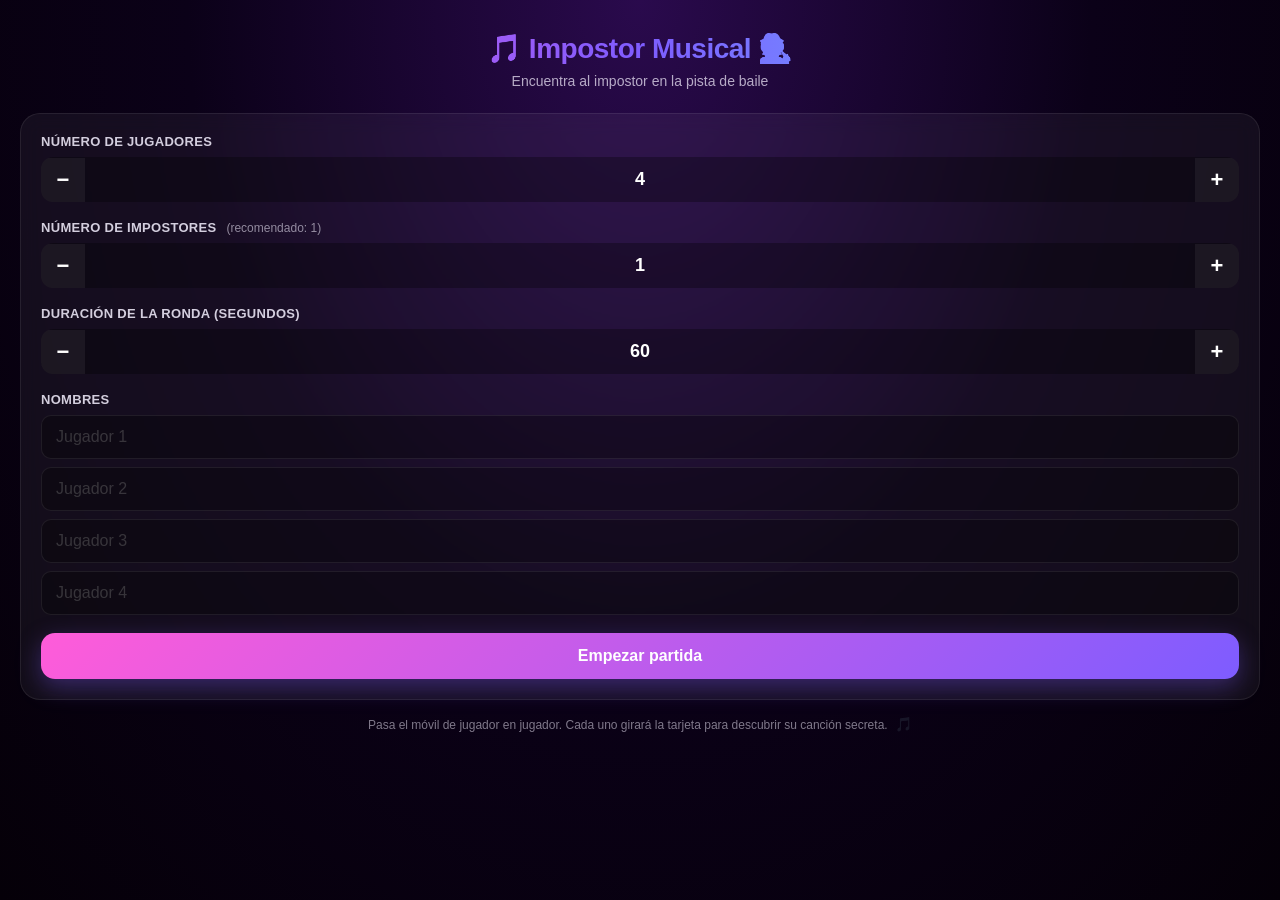
==== index.html @ 7e669ea2 "Add favicon, song editor, recommended impostors hint - Add SVG favicon (woman detective + magnifying" ====
<!DOCTYPE html>
<html lang="es">
<head>
  <meta charset="UTF-8" />
  <meta name="viewport" content="width=device-width, initial-scale=1.0, maximum-scale=1.0, user-scalable=no, viewport-fit=cover" />
  <meta name="theme-color" content="#2a0a4d" />
  <title>Impostor Musical</title>

  <link rel="icon" type="image/svg+xml" href="icon.svg" />
  <link rel="apple-touch-icon" href="icon.svg" />
  <link rel="mask-icon" href="icon.svg" color="#7e5cff" />
  <link rel="manifest" href="manifest.webmanifest" />
  <meta name="apple-mobile-web-app-capable" content="yes" />
  <meta name="apple-mobile-web-app-status-bar-style" content="black-translucent" />
  <meta name="apple-mobile-web-app-title" content="Impostor" />
  <meta name="mobile-web-app-capable" content="yes" />

  <link rel="stylesheet" href="styles.css" />
</head>
<body>
  <main id="app">
    <!-- 1. PANTALLA DE CONFIGURACIÓN -->
    <section class="screen active" id="screen-setup">
      <header class="hero">
        <h1>🎵 Impostor Musical 🕵️</h1>
        <p class="subtitle">Encuentra al impostor en la pista de baile</p>
      </header>

      <div class="card">
        <label class="field">
          <span>Número de jugadores</span>
          <div class="stepper" data-stepper="players">
            <button type="button" class="step-btn" data-step="-1">−</button>
            <input id="input-players" type="number" min="3" max="20" value="4" inputmode="numeric" />
            <button type="button" class="step-btn" data-step="1">+</button>
          </div>
        </label>

        <label class="field">
          <span>Número de impostores <em class="hint" id="impostor-hint">(recomendado: 1)</em></span>
          <div class="stepper" data-stepper="impostors">
            <button type="button" class="step-btn" data-step="-1">−</button>
            <input id="input-impostors" type="number" min="1" max="5" value="1" inputmode="numeric" />
            <button type="button" class="step-btn" data-step="1">+</button>
          </div>
        </label>

        <label class="field">
          <span>Duración de la ronda (segundos)</span>
          <div class="stepper" data-stepper="duration">
            <button type="button" class="step-btn" data-step="-15">−</button>
            <input id="input-duration" type="number" min="15" max="300" step="15" value="60" inputmode="numeric" />
            <button type="button" class="step-btn" data-step="15">+</button>
          </div>
        </label>

        <div class="field">
          <span>Nombres</span>
          <div id="names-list" class="names-list"></div>
        </div>

        <button id="btn-start" class="btn btn-primary btn-block">Empezar partida</button>
        <p id="setup-error" class="error" hidden></p>
      </div>

      <footer class="footnote">
        Pasa el móvil de jugador en jugador. Cada uno girará la tarjeta para descubrir su canción secreta.
        <a href="editor.html" class="footnote-link" aria-label="Editor de canciones">🎵</a>
      </footer>
    </section>

    <!-- 2. PANTALLA DE PASE / "DAME EL MÓVIL" -->
    <section class="screen" id="screen-pass">
      <div class="pass-card">
        <p class="pass-instruction">Pasa el móvil a</p>
        <h2 id="pass-name" class="pass-name">—</h2>
        <p class="pass-progress" id="pass-progress">Jugador 1 de 4</p>
        <button id="btn-im-here" class="btn btn-primary btn-block">Soy yo, dame el móvil</button>
      </div>
    </section>

    <!-- 3. PANTALLA DE REVELACIÓN (tarjeta que gira) -->
    <section class="screen" id="screen-reveal">
      <div class="reveal-stage">
        <div class="flip-card" id="flip-card" role="button" tabindex="0" aria-label="Tocar para girar la tarjeta">
          <div class="flip-inner">
            <div class="flip-face flip-front">
              <p class="flip-tap">Toca tu nombre para ver el secreto</p>
              <h2 class="flip-name" id="flip-name">—</h2>
              <div class="flip-icon">👆</div>
            </div>
            <div class="flip-face flip-back">
              <div class="reveal-content" id="reveal-content"></div>
              <p class="flip-back-hint">Toca para ocultar</p>
            </div>
          </div>
        </div>
      </div>

      <button id="btn-next-player" class="btn btn-primary btn-block btn-floating" disabled>Siguiente jugador</button>
    </section>

    <!-- 4. PANTALLA DE INICIO DE BAILE -->
    <section class="screen" id="screen-ready">
      <div class="ready-card">
        <h2>¡Todos listos!</h2>
        <p>Buscad la canción en vuestro móvil, poneos los auriculares y… 💃🕺</p>
        <ul class="rules">
          <li>🎧 Civiles: bailad <strong>vuestra canción secreta</strong>.</li>
          <li>🤫 Impostores: poned cualquier canción y disimulad.</li>
          <li>👀 Observad a los demás. ¿Quién baila raro?</li>
        </ul>
        <button id="btn-start-timer" class="btn btn-primary btn-block">Empezar a bailar</button>
      </div>
    </section>

    <!-- 5. PANTALLA DE TEMPORIZADOR -->
    <section class="screen" id="screen-timer">
      <div class="timer-stage">
        <p class="timer-label">¡A bailar!</p>
        <div id="timer-display" class="timer-display">01:00</div>
        <div class="timer-progress">
          <div id="timer-bar" class="timer-bar"></div>
        </div>
        <div class="timer-actions">
          <button id="btn-timer-toggle" class="btn btn-secondary">Pausar</button>
          <button id="btn-timer-skip" class="btn btn-ghost">Saltar a votación</button>
        </div>
      </div>
    </section>

    <!-- 6. PANTALLA DE ACUSACIÓN -->
    <section class="screen" id="screen-vote">
      <header class="hero hero-small">
        <h2>Ronda de acusaciones</h2>
        <p class="subtitle" id="vote-status">Quedan 3 civiles y 1 impostor</p>
      </header>

      <p class="vote-instructions">Discute con el grupo y elige a quién linchar:</p>
      <div id="vote-list" class="vote-list"></div>

      <div id="vote-result" class="vote-result" hidden>
        <div id="vote-result-card" class="vote-result-card">
          <p id="vote-result-text"></p>
          <p id="vote-result-detail" class="vote-result-detail"></p>
        </div>
        <button id="btn-vote-continue" class="btn btn-primary btn-block">Continuar</button>
      </div>
    </section>

    <!-- 7. PANTALLA DE FIN -->
    <section class="screen" id="screen-end">
      <div class="end-card">
        <div id="end-emoji" class="end-emoji">🎉</div>
        <h2 id="end-title">¡Ganan los civiles!</h2>
        <p id="end-detail" class="end-detail"></p>
        <div class="end-summary" id="end-summary"></div>
        <button id="btn-play-again" class="btn btn-primary btn-block">Jugar otra vez</button>
        <button id="btn-new-game" class="btn btn-ghost btn-block">Configurar nueva partida</button>
      </div>
    </section>
  </main>

  <script src="songs.js"></script>
  <script src="app.js"></script>
</body>
</html>
---- styles.css ----
/* ==========================================================================
   Impostor Musical — estilos
   ========================================================================== */

* {
  box-sizing: border-box;
  -webkit-tap-highlight-color: transparent;
}

html, body {
  margin: 0;
  padding: 0;
  width: 100%;
  height: 100%;
  overflow: hidden;
  overscroll-behavior: none;
  font-family: -apple-system, BlinkMacSystemFont, "Segoe UI", Roboto, "Helvetica Neue", Arial, sans-serif;
  color: #f5f0ff;
  background: radial-gradient(ellipse at top, #2a0a4d 0%, #0b0118 50%, #050008 100%);
  background-attachment: fixed;
  user-select: none;
  -webkit-user-select: none;
}

#app {
  width: 100%;
  height: 100%;
  height: 100dvh;
  position: relative;
}

/* ----- Pantallas ---------------------------------------------------------- */
.screen {
  position: absolute;
  inset: 0;
  display: none;
  flex-direction: column;
  padding: max(env(safe-area-inset-top), 16px) 20px max(env(safe-area-inset-bottom), 16px);
  overflow-y: auto;
  -webkit-overflow-scrolling: touch;
  animation: fadeIn 0.3s ease;
}

.screen.active {
  display: flex;
}

@keyframes fadeIn {
  from { opacity: 0; transform: translateY(10px); }
  to { opacity: 1; transform: translateY(0); }
}

/* ----- Encabezado --------------------------------------------------------- */
.hero {
  text-align: center;
  margin: 16px 0 24px;
}
.hero-small { margin: 8px 0 16px; }

.hero h1 {
  font-size: 28px;
  margin: 0 0 8px;
  background: linear-gradient(90deg, #ff5cd9, #7e5cff, #5ce1ff);
  -webkit-background-clip: text;
  background-clip: text;
  color: transparent;
  letter-spacing: -0.5px;
}

.hero h2 {
  font-size: 22px;
  margin: 0 0 6px;
}

.subtitle {
  margin: 0;
  font-size: 14px;
  opacity: 0.7;
}

.footnote {
  text-align: center;
  font-size: 12px;
  opacity: 0.5;
  padding: 16px 0;
}

.footnote-link {
  display: inline-block;
  margin-left: 4px;
  text-decoration: none;
  opacity: 0.4;
  transition: opacity 0.2s, transform 0.2s;
  font-size: 14px;
}
.footnote-link:hover,
.footnote-link:active {
  opacity: 1;
  transform: scale(1.15);
}

/* ----- Tarjeta principal -------------------------------------------------- */
.card {
  background: rgba(255, 255, 255, 0.05);
  border: 1px solid rgba(255, 255, 255, 0.08);
  border-radius: 20px;
  padding: 20px;
  backdrop-filter: blur(10px);
  -webkit-backdrop-filter: blur(10px);
}

/* ----- Campos / inputs ---------------------------------------------------- */
.field {
  display: block;
  margin-bottom: 18px;
}

.field > span {
  display: block;
  font-size: 13px;
  font-weight: 600;
  margin-bottom: 8px;
  opacity: 0.85;
  letter-spacing: 0.3px;
  text-transform: uppercase;
}

.hint {
  font-style: normal;
  font-weight: 400;
  text-transform: none;
  letter-spacing: 0;
  opacity: 0.65;
  margin-left: 6px;
  font-size: 12px;
}

.stepper {
  display: flex;
  align-items: center;
  background: rgba(0, 0, 0, 0.3);
  border-radius: 12px;
  overflow: hidden;
}

.stepper input {
  flex: 1;
  background: transparent;
  border: 0;
  outline: 0;
  color: #fff;
  font-size: 18px;
  font-weight: 600;
  text-align: center;
  padding: 12px 0;
  font-family: inherit;
  -moz-appearance: textfield;
}
.stepper input::-webkit-outer-spin-button,
.stepper input::-webkit-inner-spin-button {
  -webkit-appearance: none;
  margin: 0;
}

.step-btn {
  width: 44px;
  height: 44px;
  border: 0;
  background: rgba(255, 255, 255, 0.06);
  color: #fff;
  font-size: 22px;
  font-weight: 600;
  cursor: pointer;
  transition: background 0.15s;
}
.step-btn:active { background: rgba(255, 255, 255, 0.18); }

.names-list {
  display: flex;
  flex-direction: column;
  gap: 8px;
}

.names-list input {
  width: 100%;
  background: rgba(0, 0, 0, 0.3);
  border: 1px solid rgba(255, 255, 255, 0.08);
  border-radius: 10px;
  padding: 12px 14px;
  color: #fff;
  font-size: 16px;
  font-family: inherit;
  outline: none;
  transition: border-color 0.2s;
}
.names-list input:focus {
  border-color: #7e5cff;
}
.names-list input::placeholder { opacity: 0.4; }

/* ----- Botones ------------------------------------------------------------ */
.btn {
  display: inline-flex;
  align-items: center;
  justify-content: center;
  gap: 6px;
  border: 0;
  border-radius: 14px;
  padding: 14px 22px;
  font-size: 16px;
  font-weight: 600;
  cursor: pointer;
  font-family: inherit;
  transition: transform 0.1s ease, opacity 0.2s, background 0.2s;
}
.btn:active { transform: scale(0.97); }
.btn:disabled { opacity: 0.4; cursor: not-allowed; }

.btn-primary {
  background: linear-gradient(135deg, #ff5cd9, #7e5cff);
  color: #fff;
  box-shadow: 0 8px 24px rgba(126, 92, 255, 0.35);
}
.btn-primary:disabled { box-shadow: none; }

.btn-secondary {
  background: rgba(255, 255, 255, 0.12);
  color: #fff;
}

.btn-ghost {
  background: transparent;
  color: #ddd;
  border: 1px solid rgba(255, 255, 255, 0.18);
}

.btn-block {
  display: flex;
  width: 100%;
  margin-top: 12px;
}

.btn-floating {
  position: sticky;
  bottom: 16px;
  margin: 16px 20px 0;
  align-self: stretch;
}

.error {
  color: #ff7a8a;
  font-size: 13px;
  margin: 12px 0 0;
  text-align: center;
}

/* ----- Pase de móvil ------------------------------------------------------ */
.pass-card {
  margin: auto;
  text-align: center;
  width: 100%;
  max-width: 360px;
  padding: 32px 24px;
}

.pass-instruction {
  font-size: 16px;
  opacity: 0.7;
  margin: 0 0 12px;
  text-transform: uppercase;
  letter-spacing: 1px;
}

.pass-name {
  font-size: 40px;
  margin: 0 0 8px;
  background: linear-gradient(135deg, #ff5cd9, #7e5cff, #5ce1ff);
  -webkit-background-clip: text;
  background-clip: text;
  color: transparent;
  font-weight: 800;
  word-break: break-word;
}

.pass-progress {
  font-size: 14px;
  opacity: 0.5;
  margin: 0 0 32px;
}

/* ----- Reveal (tarjeta que gira) ----------------------------------------- */
#screen-reveal {
  padding: 0;
}

.reveal-stage {
  flex: 1;
  position: relative;
  margin: 16px;
  perspective: 1600px;
  display: flex;
}

.flip-card {
  flex: 1;
  position: relative;
  cursor: pointer;
  -webkit-tap-highlight-color: transparent;
  outline: none;
}
.flip-card:focus-visible .flip-inner {
  box-shadow: 0 0 0 3px #7e5cff;
  border-radius: 24px;
}

.flip-inner {
  position: relative;
  width: 100%;
  height: 100%;
  transform-style: preserve-3d;
  transition: transform 0.7s cubic-bezier(0.22, 1, 0.36, 1);
  will-change: transform;
}
.flip-card.flipped .flip-inner {
  transform: rotateY(180deg);
}

.flip-face {
  position: absolute;
  inset: 0;
  display: flex;
  flex-direction: column;
  align-items: center;
  justify-content: center;
  text-align: center;
  padding: 28px 24px;
  border-radius: 24px;
  backface-visibility: hidden;
  -webkit-backface-visibility: hidden;
  box-shadow: 0 12px 40px rgba(0, 0, 0, 0.4);
}

.flip-front {
  background: linear-gradient(160deg, #2a0a4d 0%, #4a1a8d 60%, #ff5cd9 200%);
}

.flip-back {
  background: linear-gradient(160deg, #1a0533 0%, #2a0a4d 100%);
  transform: rotateY(180deg);
  border: 1px solid rgba(255, 255, 255, 0.06);
}

.flip-tap {
  font-size: 13px;
  text-transform: uppercase;
  letter-spacing: 2px;
  opacity: 0.7;
  margin: 0 0 24px;
}

.flip-name {
  font-size: 36px;
  font-weight: 800;
  margin: 0 0 24px;
  word-break: break-word;
  background: linear-gradient(135deg, #ffffff, #ffd6f5);
  -webkit-background-clip: text;
  background-clip: text;
  color: transparent;
}

.flip-icon {
  font-size: 44px;
  animation: tap-pulse 1.6s ease infinite;
}

@keyframes tap-pulse {
  0%, 100% { transform: scale(1); opacity: 0.6; }
  50% { transform: scale(1.15); opacity: 1; }
}

.flip-back-hint {
  position: absolute;
  bottom: 18px;
  left: 0; right: 0;
  text-align: center;
  font-size: 12px;
  opacity: 0.45;
  margin: 0;
}

.reveal-content {
  width: 100%;
  max-width: 360px;
}

.reveal-content .role-label {
  font-size: 13px;
  text-transform: uppercase;
  letter-spacing: 2px;
  opacity: 0.6;
  margin-bottom: 12px;
}

.reveal-content .role-title {
  font-size: 32px;
  font-weight: 800;
  margin-bottom: 16px;
}

.reveal-content.civil .role-title {
  background: linear-gradient(135deg, #5ce1ff, #7e5cff);
  -webkit-background-clip: text;
  background-clip: text;
  color: transparent;
}
.reveal-content.impostor .role-title {
  background: linear-gradient(135deg, #ff5c8a, #ffba5c);
  -webkit-background-clip: text;
  background-clip: text;
  color: transparent;
}

.reveal-content .song-emoji {
  font-size: 64px;
  margin-bottom: 12px;
}

.reveal-content .song-title {
  font-size: 26px;
  font-weight: 800;
  margin: 0 0 6px;
  line-height: 1.2;
}

.reveal-content .song-artist {
  font-size: 16px;
  opacity: 0.75;
  margin: 0 0 20px;
}

.reveal-content .impostor-msg {
  font-size: 16px;
  line-height: 1.5;
  opacity: 0.85;
  margin: 0 0 12px;
}

/* ----- Pantalla "listos para bailar" ------------------------------------ */
.ready-card {
  margin: auto;
  width: 100%;
  max-width: 420px;
  text-align: center;
  padding: 24px 8px;
}
.ready-card h2 {
  font-size: 30px;
  margin: 0 0 12px;
}
.ready-card > p {
  font-size: 16px;
  opacity: 0.85;
  margin: 0 0 20px;
}
.rules {
  list-style: none;
  padding: 0;
  margin: 0 0 28px;
  text-align: left;
}
.rules li {
  background: rgba(255, 255, 255, 0.05);
  border: 1px solid rgba(255, 255, 255, 0.08);
  border-radius: 12px;
  padding: 12px 14px;
  margin-bottom: 10px;
  font-size: 15px;
}

/* ----- Temporizador ------------------------------------------------------- */
.timer-stage {
  margin: auto;
  text-align: center;
  width: 100%;
  max-width: 420px;
}

.timer-label {
  font-size: 14px;
  text-transform: uppercase;
  letter-spacing: 3px;
  opacity: 0.7;
  margin: 0 0 16px;
}

.timer-display {
  font-size: 96px;
  font-weight: 800;
  font-variant-numeric: tabular-nums;
  background: linear-gradient(135deg, #ff5cd9, #7e5cff, #5ce1ff);
  -webkit-background-clip: text;
  background-clip: text;
  color: transparent;
  line-height: 1;
  margin-bottom: 24px;
}
.timer-display.warning {
  background: linear-gradient(135deg, #ffba5c, #ff5c8a);
  -webkit-background-clip: text;
  background-clip: text;
  color: transparent;
  animation: pulse 0.8s ease-in-out infinite;
}
@keyframes pulse {
  50% { transform: scale(1.05); }
}

.timer-progress {
  height: 8px;
  background: rgba(255, 255, 255, 0.1);
  border-radius: 4px;
  overflow: hidden;
  margin-bottom: 28px;
}
.timer-bar {
  height: 100%;
  width: 100%;
  background: linear-gradient(90deg, #5ce1ff, #7e5cff, #ff5cd9);
  transition: width 1s linear;
}

.timer-actions {
  display: flex;
  flex-direction: column;
  gap: 10px;
}

/* ----- Votación ----------------------------------------------------------- */
.vote-instructions {
  text-align: center;
  opacity: 0.8;
  margin: 0 0 16px;
}

.vote-list {
  display: grid;
  grid-template-columns: repeat(2, minmax(0, 1fr));
  gap: 10px;
  margin-bottom: 20px;
}

.vote-btn {
  background: rgba(255, 255, 255, 0.06);
  border: 1px solid rgba(255, 255, 255, 0.12);
  border-radius: 14px;
  color: #fff;
  font-size: 16px;
  font-weight: 600;
  padding: 18px 12px;
  text-align: center;
  cursor: pointer;
  font-family: inherit;
  transition: transform 0.1s, background 0.15s, border-color 0.15s;
  word-break: break-word;
}
.vote-btn:active {
  transform: scale(0.97);
  background: rgba(255, 255, 255, 0.12);
  border-color: rgba(255, 255, 255, 0.25);
}

.vote-result {
  text-align: center;
  margin-top: 16px;
  animation: fadeIn 0.3s ease;
}

.vote-result-card {
  background: rgba(255, 255, 255, 0.05);
  border: 1px solid rgba(255, 255, 255, 0.1);
  border-radius: 18px;
  padding: 28px 20px;
  margin-bottom: 16px;
}

.vote-result-card.civil {
  background: linear-gradient(160deg, rgba(92, 225, 255, 0.18), rgba(126, 92, 255, 0.12));
  border-color: rgba(92, 225, 255, 0.45);
}
.vote-result-card.impostor {
  background: linear-gradient(160deg, rgba(255, 92, 138, 0.22), rgba(255, 186, 92, 0.14));
  border-color: rgba(255, 92, 138, 0.5);
}

#vote-result-text {
  font-size: 22px;
  font-weight: 800;
  margin: 0 0 6px;
}

.vote-result-detail {
  margin: 0;
  font-size: 14px;
  opacity: 0.85;
}

/* ----- Pantalla final ----------------------------------------------------- */
.end-card {
  margin: auto;
  width: 100%;
  max-width: 420px;
  text-align: center;
  padding: 16px 8px;
}
.end-emoji {
  font-size: 72px;
  margin-bottom: 12px;
}
.end-card h2 {
  font-size: 30px;
  margin: 0 0 8px;
}
.end-detail {
  margin: 0 0 20px;
  opacity: 0.8;
}
.end-summary {
  background: rgba(255, 255, 255, 0.05);
  border: 1px solid rgba(255, 255, 255, 0.08);
  border-radius: 14px;
  padding: 14px 16px;
  text-align: left;
  font-size: 14px;
  margin-bottom: 24px;
}
.end-summary .summary-row {
  display: flex;
  justify-content: space-between;
  padding: 6px 0;
}
.end-summary .summary-row + .summary-row {
  border-top: 1px solid rgba(255, 255, 255, 0.06);
}
.end-summary .badge {
  font-size: 12px;
  padding: 2px 8px;
  border-radius: 99px;
  font-weight: 700;
}
.badge.civil { background: rgba(92, 225, 255, 0.2); color: #c4f0ff; }
.badge.impostor { background: rgba(255, 92, 138, 0.25); color: #ffd0db; }
.badge.alive { background: rgba(255, 255, 255, 0.1); color: #fff; }
.badge.eliminated { background: rgba(0, 0, 0, 0.3); color: #999; text-decoration: line-through; }

/* ----- Editor de canciones ----------------------------------------------- */
body.editor-page {
  overflow: auto;
}
body.editor-page #app {
  height: auto;
  min-height: 100vh;
  min-height: 100dvh;
}
body.editor-page .screen {
  position: relative;
  inset: auto;
  min-height: 100vh;
  min-height: 100dvh;
}

.lock-card {
  margin: auto;
  max-width: 380px;
  width: 100%;
  text-align: center;
  padding: 28px 22px;
}
.lock-card .lock-emoji {
  font-size: 56px;
  margin-bottom: 8px;
}
.lock-card h1 {
  font-size: 24px;
  margin: 0 0 6px;
}
.lock-card p {
  font-size: 14px;
  opacity: 0.75;
  margin: 0 0 20px;
}
.lock-card input[type="password"] {
  width: 100%;
  padding: 14px;
  border-radius: 12px;
  background: rgba(0, 0, 0, 0.35);
  border: 1px solid rgba(255, 255, 255, 0.1);
  color: #fff;
  font-size: 16px;
  font-family: inherit;
  outline: none;
  text-align: center;
  letter-spacing: 2px;
}
.lock-card input[type="password"]:focus {
  border-color: #7e5cff;
}

.editor-header {
  display: flex;
  align-items: center;
  justify-content: space-between;
  gap: 12px;
  padding: 8px 4px 16px;
}
.editor-header h1 {
  font-size: 22px;
  margin: 0;
  background: linear-gradient(90deg, #ff5cd9, #7e5cff);
  -webkit-background-clip: text;
  background-clip: text;
  color: transparent;
}
.editor-header .back-link {
  color: #ddd;
  text-decoration: none;
  font-size: 14px;
  border: 1px solid rgba(255, 255, 255, 0.18);
  padding: 8px 12px;
  border-radius: 10px;
}

.editor-toolbar {
  display: flex;
  flex-wrap: wrap;
  gap: 8px;
  margin-bottom: 16px;
}
.editor-toolbar .btn {
  flex: 1 1 auto;
  font-size: 14px;
  padding: 10px 14px;
}

.editor-status {
  font-size: 13px;
  opacity: 0.7;
  margin: 0 0 12px;
  text-align: center;
}
.editor-status.dirty {
  color: #ffba5c;
  opacity: 1;
}
.editor-status.saved {
  color: #5ce1ff;
  opacity: 1;
}

.editor-add {
  background: rgba(255, 255, 255, 0.04);
  border: 1px solid rgba(255, 255, 255, 0.08);
  border-radius: 14px;
  padding: 14px;
  margin-bottom: 16px;
}
.editor-add h3 {
  margin: 0 0 10px;
  font-size: 14px;
  text-transform: uppercase;
  letter-spacing: 1px;
  opacity: 0.85;
}
.editor-add .row {
  display: grid;
  grid-template-columns: 60px 1fr;
  gap: 8px;
  margin-bottom: 8px;
}
.editor-add input {
  width: 100%;
  padding: 10px 12px;
  border-radius: 10px;
  background: rgba(0, 0, 0, 0.35);
  border: 1px solid rgba(255, 255, 255, 0.08);
  color: #fff;
  font-size: 15px;
  font-family: inherit;
  outline: none;
}
.editor-add input:focus { border-color: #7e5cff; }
.editor-add .row-full {
  grid-template-columns: 1fr;
}

.song-list {
  list-style: none;
  margin: 0;
  padding: 0;
  display: flex;
  flex-direction: column;
  gap: 8px;
  margin-bottom: 24px;
}
.song-item {
  display: grid;
  grid-template-columns: 44px 1fr auto;
  align-items: center;
  gap: 10px;
  padding: 10px 12px;
  background: rgba(255, 255, 255, 0.04);
  border: 1px solid rgba(255, 255, 255, 0.08);
  border-radius: 12px;
}
.song-item .emoji {
  font-size: 24px;
  text-align: center;
}
.song-item .meta {
  min-width: 0;
}
.song-item .meta .title {
  font-weight: 600;
  font-size: 15px;
  white-space: nowrap;
  overflow: hidden;
  text-overflow: ellipsis;
}
.song-item .meta .artist {
  font-size: 12px;
  opacity: 0.65;
  white-space: nowrap;
  overflow: hidden;
  text-overflow: ellipsis;
}
.song-item .actions {
  display: flex;
  gap: 4px;
}
.song-item .icon-btn {
  background: rgba(255, 255, 255, 0.06);
  border: 0;
  color: #fff;
  width: 36px;
  height: 36px;
  border-radius: 8px;
  font-size: 16px;
  cursor: pointer;
  font-family: inherit;
}
.song-item .icon-btn:active {
  background: rgba(255, 255, 255, 0.18);
}
.song-item.editing {
  display: block;
  background: rgba(126, 92, 255, 0.1);
  border-color: rgba(126, 92, 255, 0.3);
}
.song-item.editing .edit-row {
  display: grid;
  grid-template-columns: 60px 1fr;
  gap: 8px;
  margin-bottom: 8px;
}
.song-item.editing .edit-row.row-full {
  grid-template-columns: 1fr;
}
.song-item.editing input {
  width: 100%;
  padding: 10px 12px;
  border-radius: 8px;
  background: rgba(0, 0, 0, 0.35);
  border: 1px solid rgba(255, 255, 255, 0.1);
  color: #fff;
  font-size: 15px;
  font-family: inherit;
  outline: none;
}
.song-item.editing .edit-actions {
  display: flex;
  gap: 8px;
  justify-content: flex-end;
  margin-top: 4px;
}
.song-item.editing .edit-actions .btn {
  padding: 8px 14px;
  font-size: 13px;
}

.song-empty {
  text-align: center;
  opacity: 0.5;
  padding: 28px 0;
}
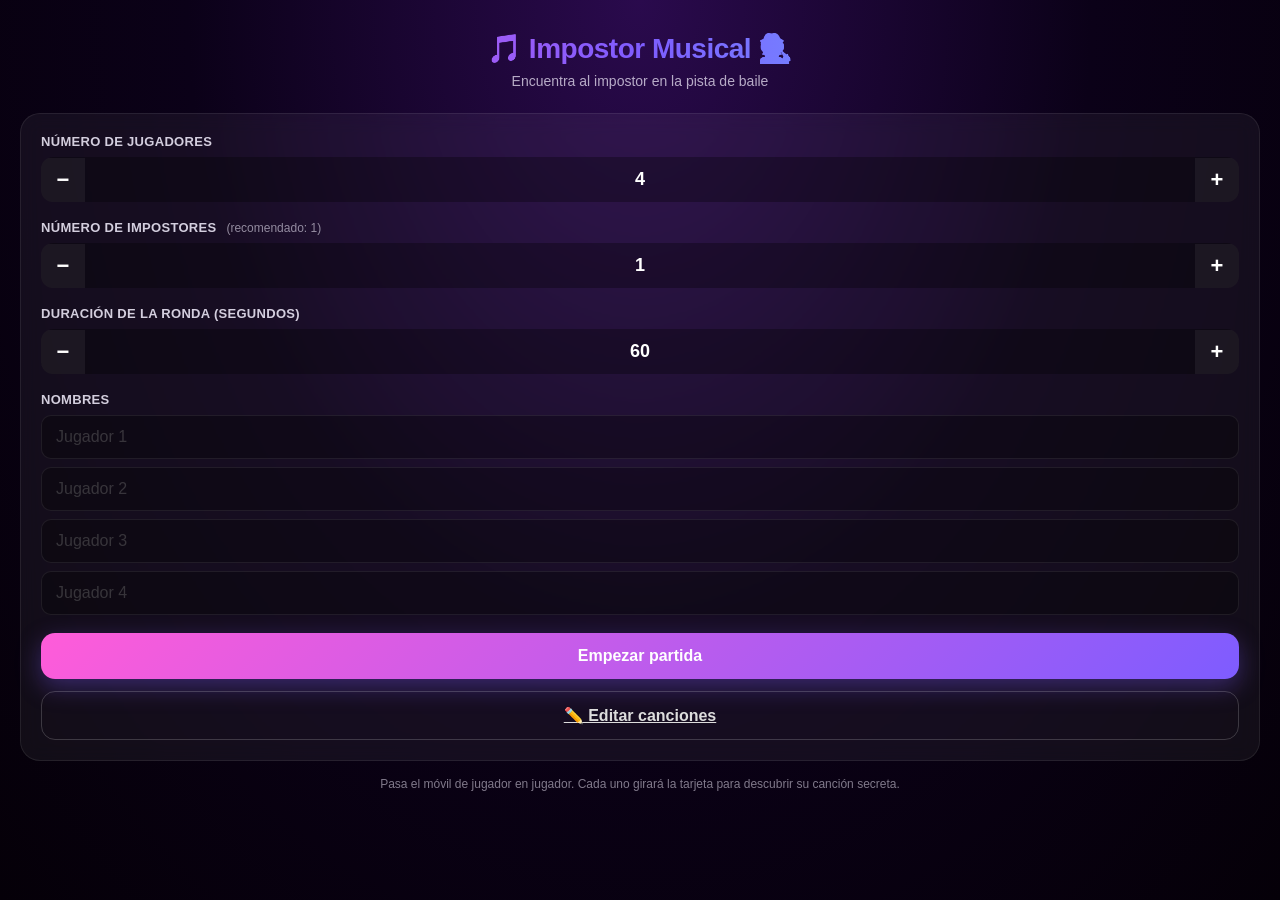
==== commit fac839ae: "Simplify song editor: plain text format, no password - Replace songs.js (JS array of objects) with s" ====
--- a/index.html
+++ b/index.html
@@ -6,9 +6,8 @@
   <meta name="theme-color" content="#2a0a4d" />
   <title>Impostor Musical</title>
 
-  <link rel="icon" type="image/svg+xml" href="icon.svg" />
-  <link rel="apple-touch-icon" href="icon.svg" />
-  <link rel="mask-icon" href="icon.svg" color="#7e5cff" />
+  <link rel="icon" type="image/png" href="icon-1024.png" />
+  <link rel="apple-touch-icon" href="icon-1024.png" />
   <link rel="manifest" href="manifest.webmanifest" />
   <meta name="apple-mobile-web-app-capable" content="yes" />
   <meta name="apple-mobile-web-app-status-bar-style" content="black-translucent" />
@@ -61,11 +60,11 @@
 
         <button id="btn-start" class="btn btn-primary btn-block">Empezar partida</button>
         <p id="setup-error" class="error" hidden></p>
+        <a href="editor.html" class="btn btn-ghost btn-block">✏️ Editar canciones</a>
       </div>
 
       <footer class="footnote">
         Pasa el móvil de jugador en jugador. Cada uno girará la tarjeta para descubrir su canción secreta.
-        <a href="editor.html" class="footnote-link" aria-label="Editor de canciones">🎵</a>
       </footer>
     </section>
 
@@ -161,7 +160,6 @@
     </section>
   </main>
 
-  <script src="songs.js"></script>
   <script src="app.js"></script>
 </body>
 </html>
--- a/styles.css
+++ b/styles.css
@@ -83,20 +83,6 @@
   font-size: 12px;
   opacity: 0.5;
   padding: 16px 0;
-}
-
-.footnote-link {
-  display: inline-block;
-  margin-left: 4px;
-  text-decoration: none;
-  opacity: 0.4;
-  transition: opacity 0.2s, transform 0.2s;
-  font-size: 14px;
-}
-.footnote-link:hover,
-.footnote-link:active {
-  opacity: 1;
-  transform: scale(1.15);
 }
 
 /* ----- Tarjeta principal -------------------------------------------------- */
@@ -669,49 +655,12 @@
   min-height: 100dvh;
 }
 
-.lock-card {
-  margin: auto;
-  max-width: 380px;
-  width: 100%;
-  text-align: center;
-  padding: 28px 22px;
-}
-.lock-card .lock-emoji {
-  font-size: 56px;
-  margin-bottom: 8px;
-}
-.lock-card h1 {
-  font-size: 24px;
-  margin: 0 0 6px;
-}
-.lock-card p {
-  font-size: 14px;
-  opacity: 0.75;
-  margin: 0 0 20px;
-}
-.lock-card input[type="password"] {
-  width: 100%;
-  padding: 14px;
-  border-radius: 12px;
-  background: rgba(0, 0, 0, 0.35);
-  border: 1px solid rgba(255, 255, 255, 0.1);
-  color: #fff;
-  font-size: 16px;
-  font-family: inherit;
-  outline: none;
-  text-align: center;
-  letter-spacing: 2px;
-}
-.lock-card input[type="password"]:focus {
-  border-color: #7e5cff;
-}
-
 .editor-header {
   display: flex;
   align-items: center;
   justify-content: space-between;
   gap: 12px;
-  padding: 8px 4px 16px;
+  padding: 8px 4px 12px;
 }
 .editor-header h1 {
   font-size: 22px;
@@ -730,165 +679,54 @@
   border-radius: 10px;
 }
 
+.editor-help {
+  font-size: 14px;
+  opacity: 0.8;
+  margin: 0 0 12px;
+  line-height: 1.45;
+}
+
+.editor-status {
+  font-size: 13px;
+  opacity: 0.7;
+  margin: 0 0 8px;
+}
+.editor-status.dirty {
+  color: #ffba5c;
+  opacity: 1;
+}
+.editor-status.saved {
+  color: #5ce1ff;
+  opacity: 1;
+}
+
+.songs-text {
+  width: 100%;
+  min-height: 50vh;
+  resize: vertical;
+  background: rgba(0, 0, 0, 0.35);
+  border: 1px solid rgba(255, 255, 255, 0.1);
+  border-radius: 14px;
+  padding: 14px 16px;
+  color: #fff;
+  font-size: 15px;
+  line-height: 1.5;
+  font-family: ui-monospace, SFMono-Regular, "SF Mono", Menlo, Consolas, monospace;
+  outline: none;
+  margin-bottom: 16px;
+}
+.songs-text:focus {
+  border-color: #7e5cff;
+}
+
 .editor-toolbar {
   display: flex;
   flex-wrap: wrap;
   gap: 8px;
-  margin-bottom: 16px;
+  margin-bottom: 24px;
 }
 .editor-toolbar .btn {
   flex: 1 1 auto;
   font-size: 14px;
-  padding: 10px 14px;
-}
-
-.editor-status {
-  font-size: 13px;
-  opacity: 0.7;
-  margin: 0 0 12px;
-  text-align: center;
-}
-.editor-status.dirty {
-  color: #ffba5c;
-  opacity: 1;
-}
-.editor-status.saved {
-  color: #5ce1ff;
-  opacity: 1;
-}
-
-.editor-add {
-  background: rgba(255, 255, 255, 0.04);
-  border: 1px solid rgba(255, 255, 255, 0.08);
-  border-radius: 14px;
-  padding: 14px;
-  margin-bottom: 16px;
-}
-.editor-add h3 {
-  margin: 0 0 10px;
-  font-size: 14px;
-  text-transform: uppercase;
-  letter-spacing: 1px;
-  opacity: 0.85;
-}
-.editor-add .row {
-  display: grid;
-  grid-template-columns: 60px 1fr;
-  gap: 8px;
-  margin-bottom: 8px;
-}
-.editor-add input {
-  width: 100%;
-  padding: 10px 12px;
-  border-radius: 10px;
-  background: rgba(0, 0, 0, 0.35);
-  border: 1px solid rgba(255, 255, 255, 0.08);
-  color: #fff;
-  font-size: 15px;
-  font-family: inherit;
-  outline: none;
-}
-.editor-add input:focus { border-color: #7e5cff; }
-.editor-add .row-full {
-  grid-template-columns: 1fr;
-}
-
-.song-list {
-  list-style: none;
-  margin: 0;
-  padding: 0;
-  display: flex;
-  flex-direction: column;
-  gap: 8px;
-  margin-bottom: 24px;
-}
-.song-item {
-  display: grid;
-  grid-template-columns: 44px 1fr auto;
-  align-items: center;
-  gap: 10px;
-  padding: 10px 12px;
-  background: rgba(255, 255, 255, 0.04);
-  border: 1px solid rgba(255, 255, 255, 0.08);
-  border-radius: 12px;
-}
-.song-item .emoji {
-  font-size: 24px;
-  text-align: center;
-}
-.song-item .meta {
-  min-width: 0;
-}
-.song-item .meta .title {
-  font-weight: 600;
-  font-size: 15px;
-  white-space: nowrap;
-  overflow: hidden;
-  text-overflow: ellipsis;
-}
-.song-item .meta .artist {
-  font-size: 12px;
-  opacity: 0.65;
-  white-space: nowrap;
-  overflow: hidden;
-  text-overflow: ellipsis;
-}
-.song-item .actions {
-  display: flex;
-  gap: 4px;
-}
-.song-item .icon-btn {
-  background: rgba(255, 255, 255, 0.06);
-  border: 0;
-  color: #fff;
-  width: 36px;
-  height: 36px;
-  border-radius: 8px;
-  font-size: 16px;
-  cursor: pointer;
-  font-family: inherit;
-}
-.song-item .icon-btn:active {
-  background: rgba(255, 255, 255, 0.18);
-}
-.song-item.editing {
-  display: block;
-  background: rgba(126, 92, 255, 0.1);
-  border-color: rgba(126, 92, 255, 0.3);
-}
-.song-item.editing .edit-row {
-  display: grid;
-  grid-template-columns: 60px 1fr;
-  gap: 8px;
-  margin-bottom: 8px;
-}
-.song-item.editing .edit-row.row-full {
-  grid-template-columns: 1fr;
-}
-.song-item.editing input {
-  width: 100%;
-  padding: 10px 12px;
-  border-radius: 8px;
-  background: rgba(0, 0, 0, 0.35);
-  border: 1px solid rgba(255, 255, 255, 0.1);
-  color: #fff;
-  font-size: 15px;
-  font-family: inherit;
-  outline: none;
-}
-.song-item.editing .edit-actions {
-  display: flex;
-  gap: 8px;
-  justify-content: flex-end;
-  margin-top: 4px;
-}
-.song-item.editing .edit-actions .btn {
-  padding: 8px 14px;
-  font-size: 13px;
-}
-
-.song-empty {
-  text-align: center;
-  opacity: 0.5;
-  padding: 28px 0;
-}
+  padding: 12px 14px;
+}
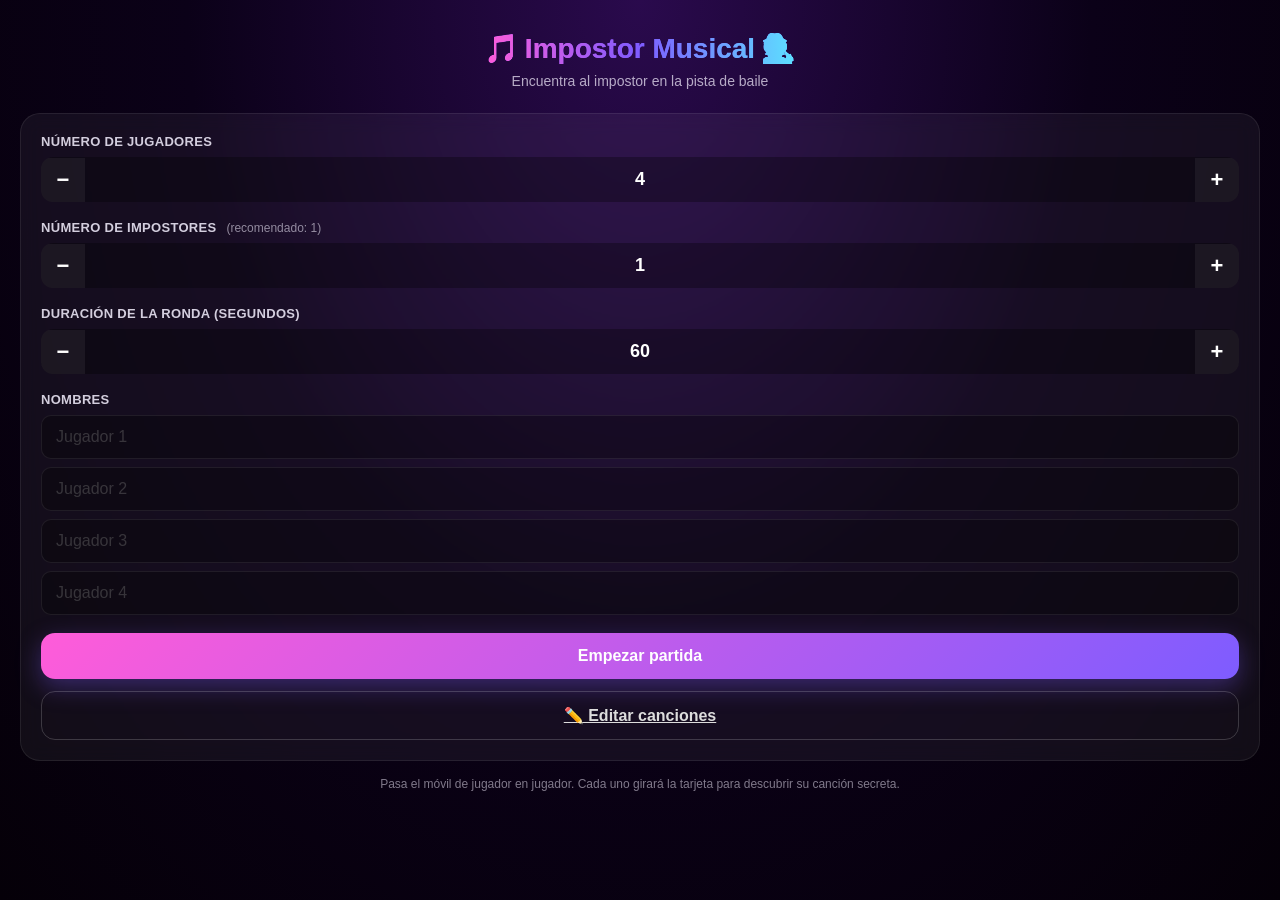
==== commit 048d5a89: "Add classic impostor mode" ====
--- a/index.html
+++ b/index.html
@@ -14,15 +14,21 @@
   <meta name="apple-mobile-web-app-title" content="Impostor" />
   <meta name="mobile-web-app-capable" content="yes" />
 
-  <link rel="stylesheet" href="styles.css" />
+  <link rel="stylesheet" href="styles.css?v=6" />
 </head>
 <body>
   <main id="app">
     <!-- 1. PANTALLA DE CONFIGURACIÓN -->
     <section class="screen active" id="screen-setup">
       <header class="hero">
-        <h1>🎵 Impostor Musical 🕵️</h1>
-        <p class="subtitle">Encuentra al impostor en la pista de baile</p>
+        <h1>
+          <button id="btn-mode-toggle" class="mode-title" type="button" aria-label="Cambiar modo de juego">
+            <span id="mode-icon">🎵</span>
+            <span id="mode-title">Impostor Musical</span>
+            <span>🕵️</span>
+          </button>
+        </h1>
+        <p class="subtitle" id="mode-subtitle">Encuentra al impostor en la pista de baile</p>
       </header>
 
       <div class="card">
@@ -44,11 +50,17 @@
           </div>
         </label>
 
+        <label class="field switch-field" id="classic-hint-field" hidden>
+          <span>Dar pista al impostor</span>
+          <input id="input-classic-hints" type="checkbox" checked />
+          <span class="switch-control" aria-hidden="true"></span>
+        </label>
+
         <label class="field">
-          <span>Duración de la ronda (segundos)</span>
+          <span id="duration-label">Duración de la ronda (segundos)</span>
           <div class="stepper" data-stepper="duration">
             <button type="button" class="step-btn" data-step="-15">−</button>
-            <input id="input-duration" type="number" min="15" max="300" step="15" value="60" inputmode="numeric" />
+            <input id="input-duration" type="number" min="15" max="900" step="15" value="60" inputmode="numeric" />
             <button type="button" class="step-btn" data-step="15">+</button>
           </div>
         </label>
@@ -58,12 +70,12 @@
           <div id="names-list" class="names-list"></div>
         </div>
 
+        <p id="setup-error" class="error" hidden></p>
         <button id="btn-start" class="btn btn-primary btn-block">Empezar partida</button>
-        <p id="setup-error" class="error" hidden></p>
-        <a href="editor.html" class="btn btn-ghost btn-block">✏️ Editar canciones</a>
+        <a id="edit-catalog-link" href="editor.html?type=songs" class="btn btn-ghost btn-block">✏️ Editar canciones</a>
       </div>
 
-      <footer class="footnote">
+      <footer class="footnote" id="setup-footnote">
         Pasa el móvil de jugador en jugador. Cada uno girará la tarjeta para descubrir su canción secreta.
       </footer>
     </section>
@@ -102,9 +114,9 @@
     <!-- 4. PANTALLA DE INICIO DE BAILE -->
     <section class="screen" id="screen-ready">
       <div class="ready-card">
-        <h2>¡Todos listos!</h2>
-        <p>Buscad la canción en vuestro móvil, poneos los auriculares y… 💃🕺</p>
-        <ul class="rules">
+        <h2 id="ready-title">¡Todos listos!</h2>
+        <p id="ready-intro">Buscad la canción en vuestro móvil, poneos los auriculares y… 💃🕺</p>
+        <ul class="rules" id="ready-rules">
           <li>🎧 Civiles: bailad <strong>vuestra canción secreta</strong>.</li>
           <li>🤫 Impostores: poned cualquier canción y disimulad.</li>
           <li>👀 Observad a los demás. ¿Quién baila raro?</li>
@@ -116,7 +128,7 @@
     <!-- 5. PANTALLA DE TEMPORIZADOR -->
     <section class="screen" id="screen-timer">
       <div class="timer-stage">
-        <p class="timer-label">¡A bailar!</p>
+        <p class="timer-label" id="timer-label">¡A bailar!</p>
         <div id="timer-display" class="timer-display">01:00</div>
         <div class="timer-progress">
           <div id="timer-bar" class="timer-bar"></div>
@@ -160,6 +172,6 @@
     </section>
   </main>
 
-  <script src="app.js"></script>
+  <script src="app.js?v=6"></script>
 </body>
 </html>
--- a/styles.css
+++ b/styles.css
@@ -57,14 +57,37 @@
 }
 .hero-small { margin: 8px 0 16px; }
 
-.hero h1 {
+.hero h1,
+.mode-title {
   font-size: 28px;
   margin: 0 0 8px;
   background: linear-gradient(90deg, #ff5cd9, #7e5cff, #5ce1ff);
   -webkit-background-clip: text;
   background-clip: text;
   color: transparent;
-  letter-spacing: -0.5px;
+  letter-spacing: 0;
+}
+
+.mode-title {
+  display: inline-flex;
+  align-items: center;
+  justify-content: center;
+  gap: 6px;
+  margin: 0;
+  border: 0;
+  padding: 0;
+  font-family: inherit;
+  font-weight: 800;
+  cursor: pointer;
+  transition: transform 0.1s ease, filter 0.15s ease;
+}
+.mode-title:active {
+  transform: scale(0.97);
+}
+.mode-title:focus-visible {
+  outline: 3px solid rgba(92, 225, 255, 0.7);
+  outline-offset: 6px;
+  border-radius: 10px;
 }
 
 .hero h2 {
@@ -183,6 +206,59 @@
   border-color: #7e5cff;
 }
 .names-list input::placeholder { opacity: 0.4; }
+
+.switch-field {
+  display: flex;
+  align-items: center;
+  justify-content: space-between;
+  gap: 14px;
+  background: rgba(0, 0, 0, 0.22);
+  border: 1px solid rgba(255, 255, 255, 0.08);
+  border-radius: 12px;
+  padding: 12px 14px;
+}
+.switch-field[hidden] {
+  display: none;
+}
+.switch-field > span:first-child {
+  margin: 0;
+}
+.switch-field input {
+  position: absolute;
+  opacity: 0;
+  pointer-events: none;
+}
+.switch-control {
+  position: relative;
+  flex: 0 0 auto;
+  width: 52px;
+  height: 30px;
+  border-radius: 999px;
+  background: rgba(255, 255, 255, 0.14);
+  transition: background 0.18s ease;
+}
+.switch-control::after {
+  content: "";
+  position: absolute;
+  top: 4px;
+  left: 4px;
+  width: 22px;
+  height: 22px;
+  border-radius: 50%;
+  background: #fff;
+  box-shadow: 0 2px 8px rgba(0, 0, 0, 0.35);
+  transition: transform 0.18s ease;
+}
+.switch-field input:checked + .switch-control {
+  background: linear-gradient(135deg, #ff5cd9, #7e5cff);
+}
+.switch-field input:checked + .switch-control::after {
+  transform: translateX(22px);
+}
+.switch-field:has(input:focus-visible) {
+  outline: 3px solid rgba(92, 225, 255, 0.55);
+  outline-offset: 3px;
+}
 
 /* ----- Botones ------------------------------------------------------------ */
 .btn {
@@ -234,10 +310,24 @@
 }
 
 .error {
-  color: #ff7a8a;
-  font-size: 13px;
-  margin: 12px 0 0;
-  text-align: center;
+  color: #ffd0db;
+  background: rgba(255, 92, 138, 0.18);
+  border: 1px solid rgba(255, 92, 138, 0.45);
+  border-radius: 12px;
+  font-size: 14px;
+  font-weight: 600;
+  margin: 0 0 14px;
+  padding: 12px 14px;
+  text-align: center;
+}
+.error.shake {
+  animation: shake 0.45s cubic-bezier(0.36, 0.07, 0.19, 0.97);
+}
+@keyframes shake {
+  10%, 90% { transform: translateX(-2px); }
+  20%, 80% { transform: translateX(3px); }
+  30%, 50%, 70% { transform: translateX(-6px); }
+  40%, 60% { transform: translateX(6px); }
 }
 
 /* ----- Pase de móvil ------------------------------------------------------ */
@@ -639,28 +729,33 @@
 .badge.alive { background: rgba(255, 255, 255, 0.1); color: #fff; }
 .badge.eliminated { background: rgba(0, 0, 0, 0.3); color: #999; text-decoration: line-through; }
 
-/* ----- Editor de canciones ----------------------------------------------- */
+/* ----- Editor de catálogos ----------------------------------------------- */
 body.editor-page {
-  overflow: auto;
+  overflow: hidden;
 }
 body.editor-page #app {
-  height: auto;
-  min-height: 100vh;
-  min-height: 100dvh;
+  height: 100%;
+  height: 100dvh;
+}
+body.editor-page #app {
+  position: relative;
 }
 body.editor-page .screen {
   position: relative;
   inset: auto;
-  min-height: 100vh;
-  min-height: 100dvh;
+  display: flex;
+  flex-direction: column;
+  height: 100%;
+  overflow: hidden;
 }
 
 .editor-header {
+  flex: 0 0 auto;
   display: flex;
   align-items: center;
   justify-content: space-between;
   gap: 12px;
-  padding: 8px 4px 12px;
+  padding: 4px 0 12px;
 }
 .editor-header h1 {
   font-size: 22px;
@@ -671,25 +766,34 @@
   color: transparent;
 }
 .editor-header .back-link {
-  color: #ddd;
+  color: #fff;
   text-decoration: none;
   font-size: 14px;
-  border: 1px solid rgba(255, 255, 255, 0.18);
-  padding: 8px 12px;
+  font-weight: 600;
+  background: rgba(126, 92, 255, 0.25);
+  border: 1px solid rgba(126, 92, 255, 0.6);
+  padding: 8px 14px;
   border-radius: 10px;
+  transition: background 0.15s, transform 0.1s;
+}
+.editor-header .back-link:active {
+  background: rgba(126, 92, 255, 0.45);
+  transform: scale(0.97);
 }
 
 .editor-help {
+  flex: 0 0 auto;
   font-size: 14px;
-  opacity: 0.8;
-  margin: 0 0 12px;
+  opacity: 0.85;
+  margin: 0 0 8px;
   line-height: 1.45;
 }
 
 .editor-status {
+  flex: 0 0 auto;
   font-size: 13px;
   opacity: 0.7;
-  margin: 0 0 8px;
+  margin: 0 0 10px;
 }
 .editor-status.dirty {
   color: #ffba5c;
@@ -700,33 +804,38 @@
   opacity: 1;
 }
 
+.catalog-text,
 .songs-text {
-  width: 100%;
-  min-height: 50vh;
-  resize: vertical;
+  flex: 1 1 auto;
+  width: 100%;
+  min-height: 200px;
+  resize: none;
   background: rgba(0, 0, 0, 0.35);
   border: 1px solid rgba(255, 255, 255, 0.1);
   border-radius: 14px;
   padding: 14px 16px;
   color: #fff;
-  font-size: 15px;
-  line-height: 1.5;
-  font-family: ui-monospace, SFMono-Regular, "SF Mono", Menlo, Consolas, monospace;
+  font-size: 16px;
+  line-height: 1.55;
+  font-family: inherit;
   outline: none;
-  margin-bottom: 16px;
-}
+  margin-bottom: 14px;
+}
+.catalog-text:focus,
 .songs-text:focus {
   border-color: #7e5cff;
 }
 
 .editor-toolbar {
+  flex: 0 0 auto;
   display: flex;
   flex-wrap: wrap;
-  gap: 8px;
-  margin-bottom: 24px;
+  gap: 10px;
+  margin-top: 4px;
+  padding-bottom: 4px;
 }
 .editor-toolbar .btn {
-  flex: 1 1 auto;
-  font-size: 14px;
-  padding: 12px 14px;
-}
+  flex: 1 1 140px;
+  font-size: 15px;
+  padding: 14px 16px;
+}
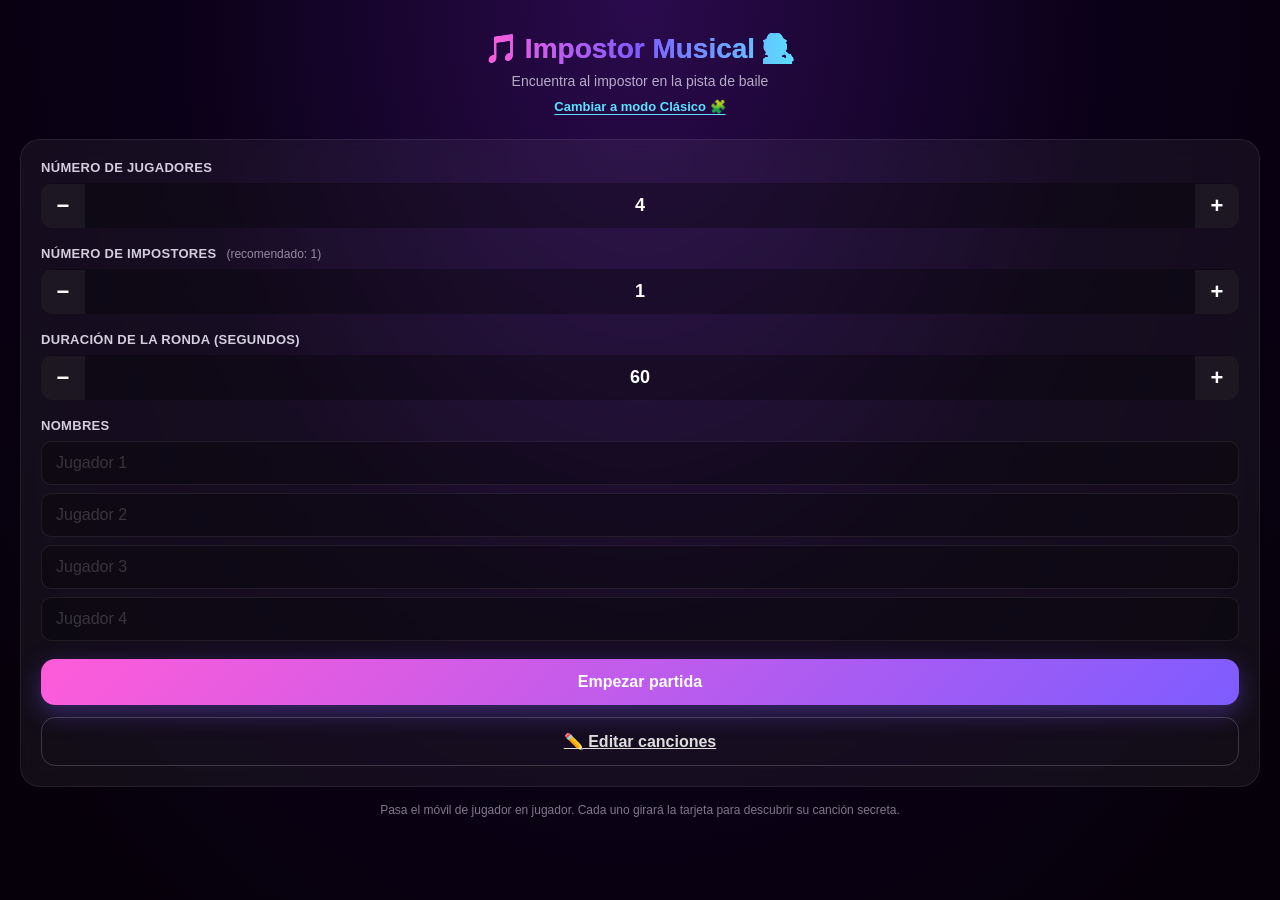
==== commit dfaa40ba: "Add visible link to switch between game modes" ====
--- a/index.html
+++ b/index.html
@@ -29,6 +29,7 @@
           </button>
         </h1>
         <p class="subtitle" id="mode-subtitle">Encuentra al impostor en la pista de baile</p>
+        <button id="btn-mode-switch-link" class="mode-switch-link" type="button">Cambiar a modo Clásico 🧩</button>
       </header>
 
       <div class="card">
--- a/styles.css
+++ b/styles.css
@@ -99,6 +99,25 @@
   margin: 0;
   font-size: 14px;
   opacity: 0.7;
+}
+
+.mode-switch-link {
+  display: inline-block;
+  margin: 10px 0 0;
+  padding: 0;
+  border: 0;
+  background: none;
+  font-family: inherit;
+  font-size: 13px;
+  font-weight: 600;
+  color: #5ce1ff;
+  text-decoration: underline;
+  text-underline-offset: 3px;
+  cursor: pointer;
+}
+.mode-switch-link:hover,
+.mode-switch-link:focus-visible {
+  color: #7e5cff;
 }
 
 .footnote {
